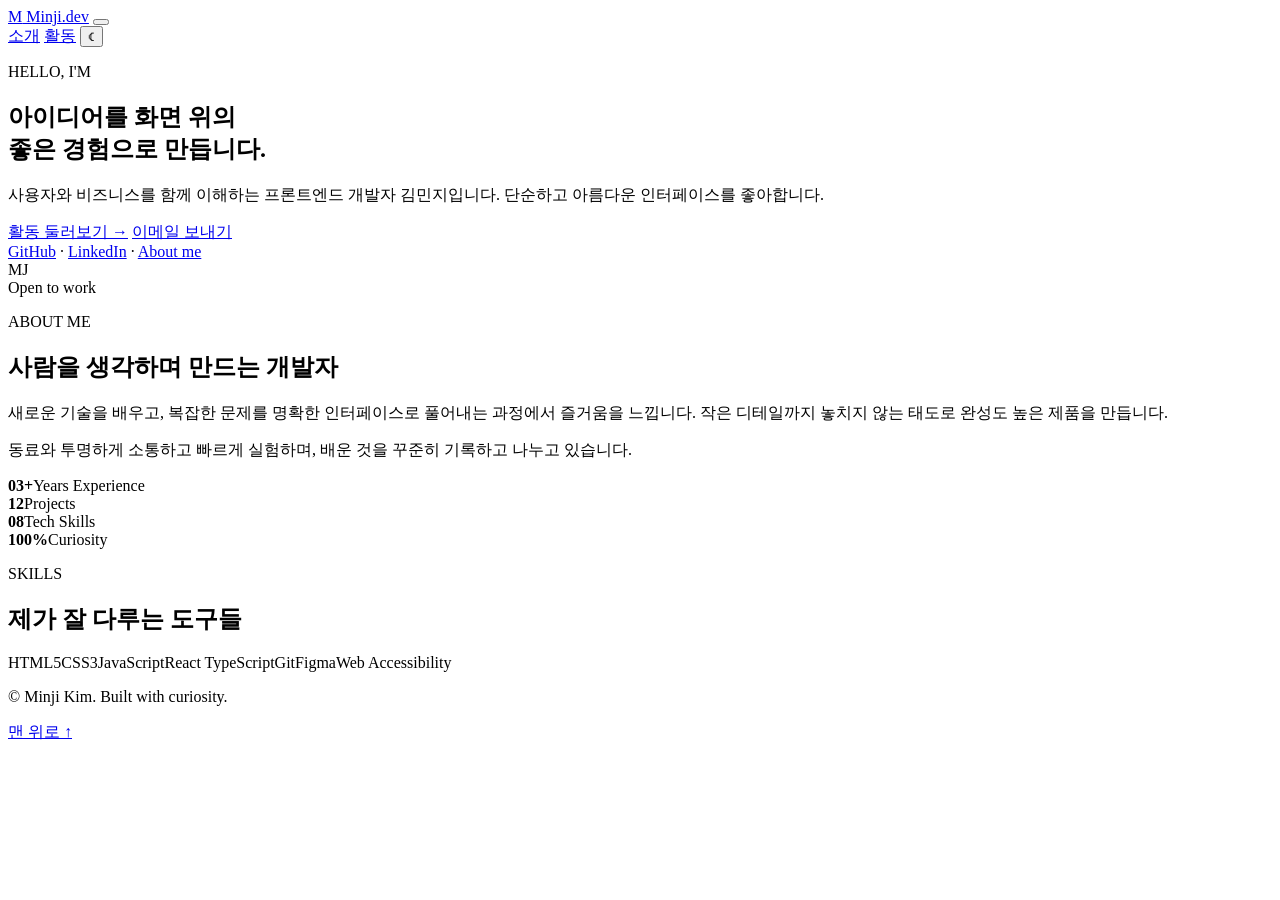
==== index.html @ 8a36228d "Create portfolio website" ====
<!doctype html>
<html lang="ko">
<head>
  <meta charset="UTF-8">
  <meta name="viewport" content="width=device-width, initial-scale=1.0">
  <meta name="description" content="프론트엔드 개발자 김민지의 포트폴리오">
  <title>김민지 | Portfolio</title>
  <link rel="preconnect" href="https://fonts.googleapis.com">
  <link rel="preconnect" href="https://fonts.gstatic.com" crossorigin>
  <link href="https://fonts.googleapis.com/css2?family=Noto+Sans+KR:wght@400;500;600;700;800&display=swap" rel="stylesheet">
  <link rel="stylesheet" href="css/style.css">
  <script src="js/main.js" defer></script>
</head>
<body id="top">
  <header class="site-header">
    <nav class="nav container" aria-label="주요 메뉴">
      <a class="brand" href="index.html" aria-label="홈으로 이동"><span>M</span> Minji.dev</a>
      <button class="menu-toggle icon-button" type="button" aria-label="메뉴 열기" aria-expanded="false">
        <span></span><span></span><span></span>
      </button>
      <div class="nav-links">
        <a class="active" href="index.html">소개</a>
        <a href="activities.html">활동</a>
        <button class="theme-toggle icon-button" type="button" aria-label="다크 모드 켜기">☾</button>
      </div>
    </nav>
  </header>

  <main>
    <section class="hero container">
      <div class="hero-copy reveal">
        <p class="eyebrow">HELLO, I'M</p>
        <h1>아이디어를 화면 위의<br><span>좋은 경험</span>으로 만듭니다.</h1>
        <p class="hero-description">사용자와 비즈니스를 함께 이해하는 프론트엔드 개발자 김민지입니다. 단순하고 아름다운 인터페이스를 좋아합니다.</p>
        <div class="button-group">
          <a class="button button-primary" href="activities.html">활동 둘러보기 <span aria-hidden="true">→</span></a>
          <a class="button button-secondary" href="mailto:minji@example.com">이메일 보내기</a>
        </div>
        <div class="social-links" aria-label="소셜 링크">
          <a href="https://github.com/" target="_blank" rel="noreferrer">GitHub</a>
          <span>·</span>
          <a href="https://www.linkedin.com/" target="_blank" rel="noreferrer">LinkedIn</a>
          <span>·</span>
          <a href="#about">About me</a>
        </div>
      </div>
      <div class="hero-visual reveal" aria-hidden="true">
        <div class="shape shape-one"></div>
        <div class="shape shape-two"></div>
        <div class="profile-card">
          <div class="avatar">MJ</div>
          <div class="profile-status"><span></span> Open to work</div>
        </div>
      </div>
    </section>

    <section class="section container" id="about">
      <div class="section-heading reveal">
        <p class="eyebrow">ABOUT ME</p>
        <h2>사람을 생각하며 만드는 개발자</h2>
      </div>
      <div class="about-grid">
        <article class="material-card about-story reveal">
          <p>새로운 기술을 배우고, 복잡한 문제를 명확한 인터페이스로 풀어내는 과정에서 즐거움을 느낍니다. 작은 디테일까지 놓치지 않는 태도로 완성도 높은 제품을 만듭니다.</p>
          <p>동료와 투명하게 소통하고 빠르게 실험하며, 배운 것을 꾸준히 기록하고 나누고 있습니다.</p>
        </article>
        <div class="stats-grid reveal">
          <div class="material-card stat"><strong>03+</strong><span>Years Experience</span></div>
          <div class="material-card stat"><strong>12</strong><span>Projects</span></div>
          <div class="material-card stat"><strong>08</strong><span>Tech Skills</span></div>
          <div class="material-card stat"><strong>100%</strong><span>Curiosity</span></div>
        </div>
      </div>
    </section>

    <section class="section skills-section">
      <div class="container">
        <div class="section-heading reveal">
          <p class="eyebrow">SKILLS</p>
          <h2>제가 잘 다루는 도구들</h2>
        </div>
        <div class="chip-list reveal">
          <span>HTML5</span><span>CSS3</span><span>JavaScript</span><span>React</span>
          <span>TypeScript</span><span>Git</span><span>Figma</span><span>Web Accessibility</span>
        </div>
      </div>
    </section>
  </main>

  <footer>
    <div class="container footer-inner">
      <p>© <span id="year"></span> Minji Kim. Built with curiosity.</p>
      <a href="#top">맨 위로 ↑</a>
    </div>
  </footer>
</body>
</html>
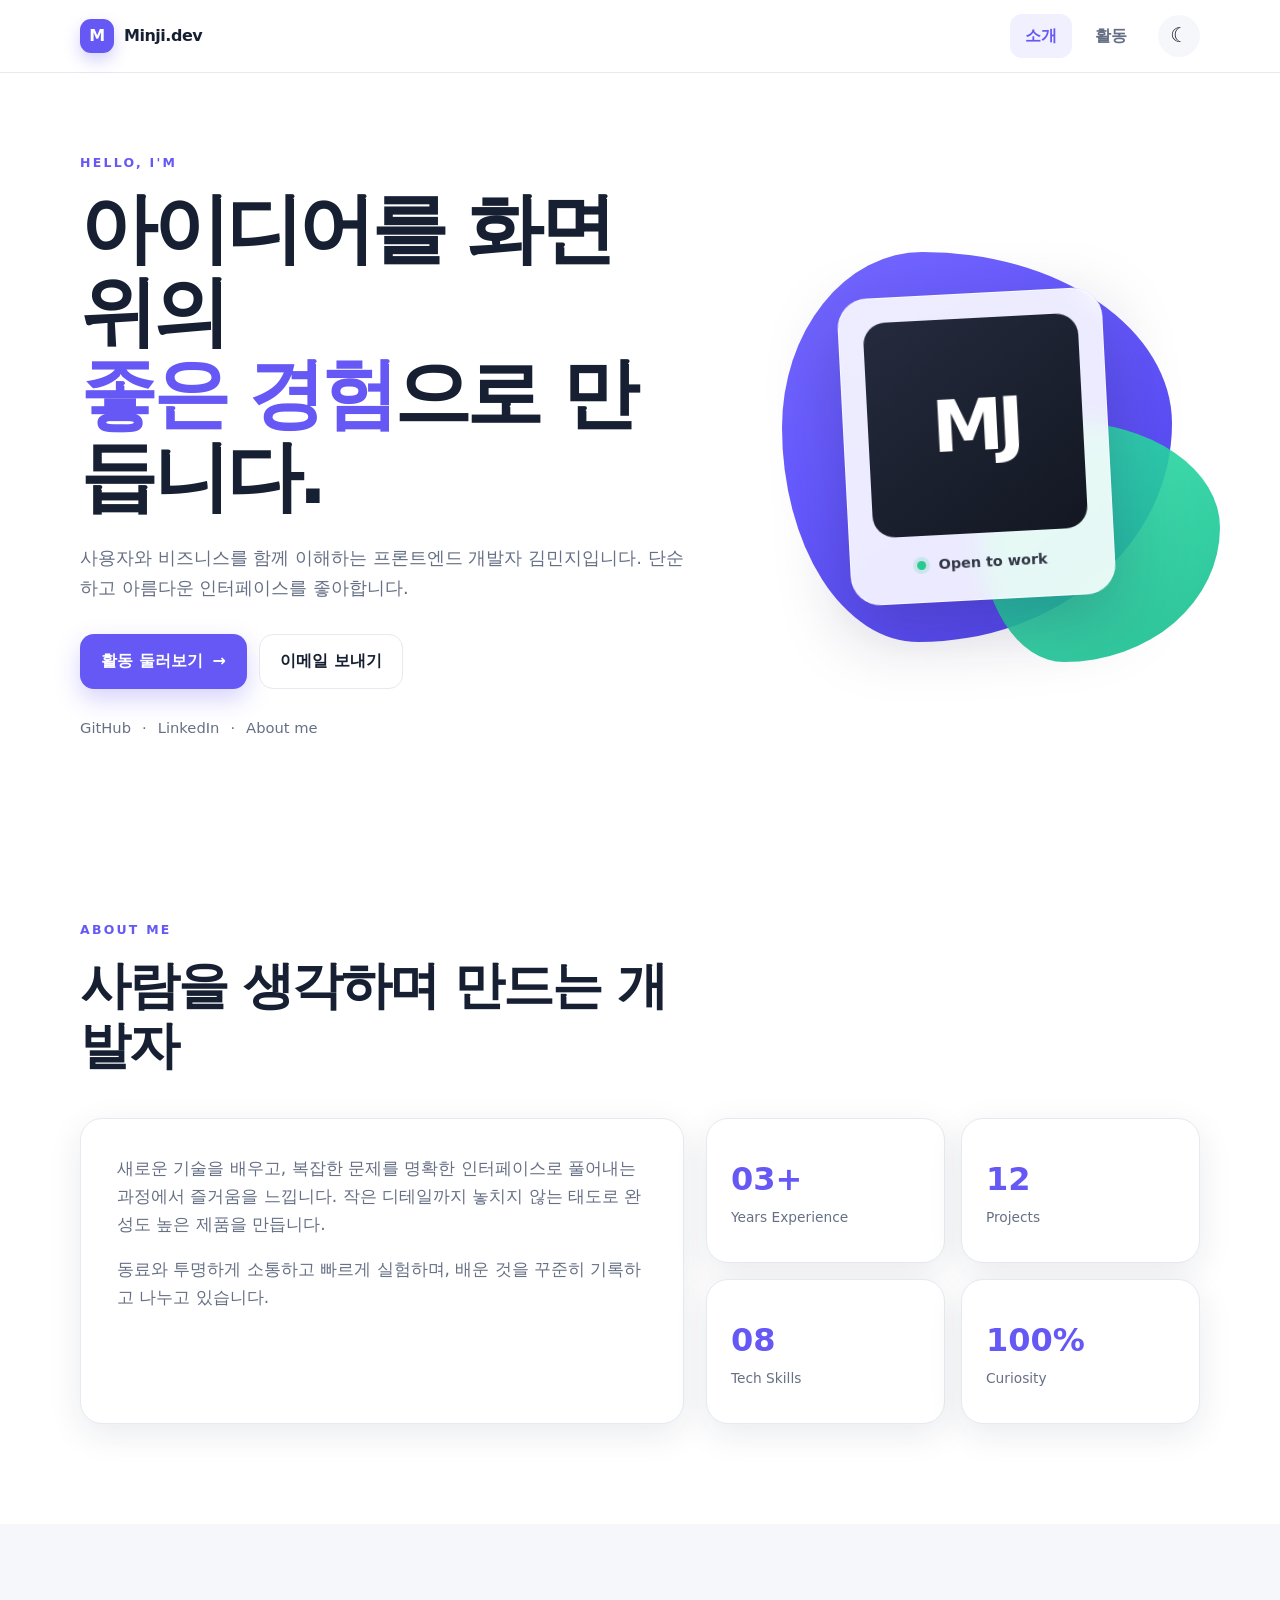
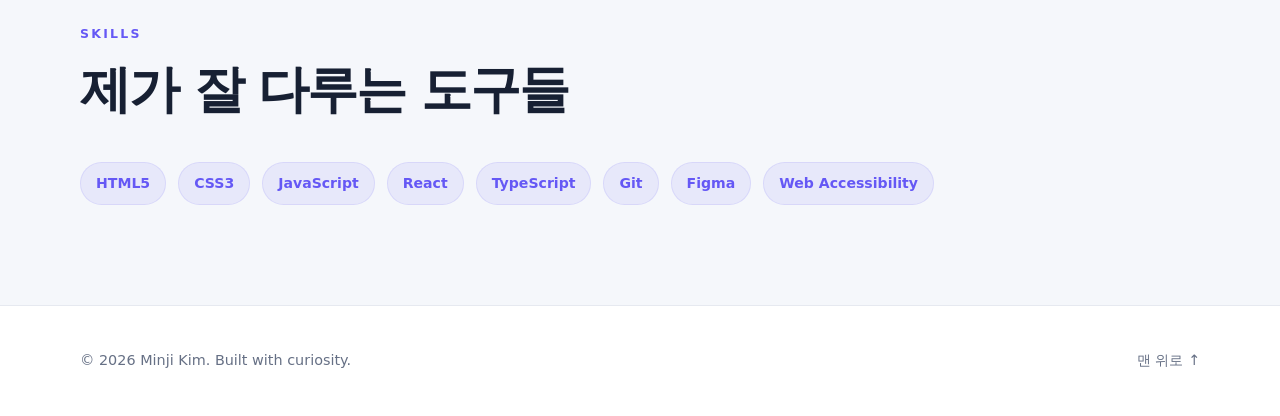
==== commit a51b59da: "Update index.html" ====
--- a/index.html
+++ b/index.html
@@ -3,8 +3,8 @@
 <head>
   <meta charset="UTF-8">
   <meta name="viewport" content="width=device-width, initial-scale=1.0">
-  <meta name="description" content="프론트엔드 개발자 김민지의 포트폴리오">
-  <title>김민지 | Portfolio</title>
+  <meta name="description" content="프론트엔드 개발자 정시온의 포트폴리오">
+  <title>정시온 | Portfolio</title>
   <link rel="preconnect" href="https://fonts.googleapis.com">
   <link rel="preconnect" href="https://fonts.gstatic.com" crossorigin>
   <link href="https://fonts.googleapis.com/css2?family=Noto+Sans+KR:wght@400;500;600;700;800&display=swap" rel="stylesheet">
--- a/css/style.css
+++ b/css/style.css
@@ -0,0 +1,131 @@
+:root {
+  --primary: #6558f5;
+  --primary-dark: #4b3fd4;
+  --accent: #33d6a6;
+  --text: #172033;
+  --muted: #667085;
+  --surface: #ffffff;
+  --surface-soft: #f5f7fb;
+  --border: #e6e9f0;
+  --shadow: 0 10px 35px rgba(25, 33, 61, .09);
+  --radius: 22px;
+  --header: rgba(255, 255, 255, .86);
+}
+
+[data-theme="dark"] { --text:#f4f5f8; --muted:#aab1c0; --surface:#171b27; --surface-soft:#0f121b; --border:#2b3040; --shadow:0 14px 40px rgba(0,0,0,.28); --header:rgba(15,18,27,.86); }
+* { box-sizing: border-box; }
+html { scroll-behavior: smooth; }
+body { margin:0; background:var(--surface); color:var(--text); font-family:"Noto Sans KR", system-ui, sans-serif; line-height:1.65; transition:background .25s,color .25s; }
+a { color:inherit; text-decoration:none; }
+button { font:inherit; }
+.container { width:min(1120px, calc(100% - 40px)); margin-inline:auto; }
+.site-header { position:sticky; top:0; z-index:50; background:var(--header); border-bottom:1px solid var(--border); backdrop-filter:blur(14px); }
+.nav { height:72px; display:flex; align-items:center; justify-content:space-between; }
+.brand { display:flex; align-items:center; gap:10px; font-weight:800; letter-spacing:-.03em; }
+.brand > span { display:grid; place-items:center; width:34px; height:34px; color:#fff; background:var(--primary); border-radius:11px; box-shadow:0 7px 16px rgba(101,88,245,.28); }
+.nav-links { display:flex; align-items:center; gap:8px; }
+.nav-links > a { padding:9px 15px; color:var(--muted); font-weight:600; border-radius:12px; }
+.nav-links > a:hover, .nav-links > a.active { color:var(--primary); background:rgba(101,88,245,.09); }
+.icon-button { border:0; color:var(--text); background:var(--surface-soft); cursor:pointer; }
+.theme-toggle { width:42px; height:42px; margin-left:8px; border-radius:50%; font-size:20px; }
+.menu-toggle { display:none; width:44px; height:44px; padding:11px; border-radius:12px; }
+.menu-toggle span { display:block; height:2px; margin:5px 0; background:currentColor; border-radius:2px; }
+.hero { min-height:690px; display:grid; grid-template-columns:1.15fr .85fr; align-items:center; gap:70px; padding-block:80px; }
+.eyebrow { margin:0 0 14px; color:var(--primary); font-size:.78rem; font-weight:800; letter-spacing:.18em; }
+h1,h2,p { margin-top:0; }
+.hero h1, .page-heading h1 { margin-bottom:24px; font-size:clamp(2.8rem,6vw,5rem); line-height:1.08; letter-spacing:-.055em; }
+.hero h1 span, .page-heading h1 span { color:var(--primary); }
+.hero-description { max-width:610px; color:var(--muted); font-size:1.12rem; }
+.button-group { display:flex; gap:12px; margin:32px 0 27px; }
+.button { display:inline-flex; align-items:center; justify-content:center; gap:10px; padding:13px 20px; border:1px solid transparent; border-radius:14px; font-weight:700; transition:transform .2s,box-shadow .2s; }
+.button:hover { transform:translateY(-2px); }
+.button-primary { color:#fff; background:var(--primary); box-shadow:0 10px 24px rgba(101,88,245,.27); }
+.button-primary:hover { background:var(--primary-dark); }
+.button-secondary { border-color:var(--border); background:var(--surface); }
+.social-links { display:flex; gap:11px; color:var(--muted); font-size:.92rem; }
+.social-links a:hover { color:var(--primary); }
+.hero-visual { position:relative; min-height:470px; display:grid; place-items:center; }
+.shape { position:absolute; border-radius:36% 64% 65% 35% / 45% 44% 56% 55%; filter:saturate(110%); }
+.shape-one { width:390px; height:390px; background:linear-gradient(145deg,#7569ff,#4e42da); animation:float 7s ease-in-out infinite; }
+.shape-two { width:240px; height:240px; right:-20px; bottom:20px; background:linear-gradient(145deg,#40e1b1,#20b88d); opacity:.9; animation:float 7s 1s ease-in-out infinite reverse; }
+.profile-card { position:relative; z-index:2; width:265px; padding:24px; background:rgba(255,255,255,.88); border:1px solid rgba(255,255,255,.65); border-radius:30px; box-shadow:0 25px 70px rgba(26,24,77,.25); backdrop-filter:blur(12px); transform:rotate(-3deg); }
+.avatar { display:grid; place-items:center; aspect-ratio:1; color:#fff; background:linear-gradient(145deg,#252b3e,#131722); border-radius:22px; font-size:4.5rem; font-weight:800; letter-spacing:-.08em; }
+.profile-status { margin-top:18px; color:#313747; font-size:.9rem; font-weight:700; text-align:center; }
+.profile-status span { display:inline-block; width:9px; height:9px; margin-right:7px; background:#28c991; border-radius:50%; box-shadow:0 0 0 4px rgba(40,201,145,.16); }
+.section { padding-block:100px; }
+.section-heading { max-width:620px; margin-bottom:38px; }
+.section-heading h2 { font-size:clamp(2rem,4vw,3.2rem); line-height:1.18; letter-spacing:-.04em; }
+.about-grid { display:grid; grid-template-columns:1.1fr .9fr; gap:22px; }
+.material-card { background:var(--surface); border:1px solid var(--border); border-radius:var(--radius); box-shadow:var(--shadow); }
+.about-story { padding:36px; color:var(--muted); font-size:1.06rem; }
+.about-story p:last-child { margin-bottom:0; }
+.stats-grid { display:grid; grid-template-columns:1fr 1fr; gap:16px; }
+.stat { display:flex; flex-direction:column; justify-content:center; min-height:145px; padding:24px; }
+.stat strong { color:var(--primary); font-size:2rem; }
+.stat span { color:var(--muted); font-size:.86rem; }
+.skills-section { background:var(--surface-soft); }
+.chip-list { display:flex; flex-wrap:wrap; gap:12px; }
+.chip-list span, .card-tags span { padding:9px 15px; color:var(--primary); background:rgba(101,88,245,.09); border:1px solid rgba(101,88,245,.12); border-radius:999px; font-size:.88rem; font-weight:700; }
+footer { border-top:1px solid var(--border); }
+.footer-inner { min-height:110px; display:flex; align-items:center; justify-content:space-between; color:var(--muted); font-size:.9rem; }
+.footer-inner p { margin:0; }
+.footer-inner a:hover { color:var(--primary); }
+
+.activities-main { padding-block:80px 110px; }
+.page-heading { max-width:830px; margin-bottom:50px; }
+.page-heading > p:last-child { max-width:650px; color:var(--muted); font-size:1.08rem; }
+.filter-bar { display:flex; flex-wrap:wrap; gap:10px; margin-bottom:28px; }
+.filter-button { padding:10px 18px; border:1px solid var(--border); border-radius:999px; color:var(--muted); background:var(--surface); font-weight:700; cursor:pointer; }
+.filter-button:hover,.filter-button.active { color:#fff; border-color:var(--primary); background:var(--primary); }
+.activity-grid { display:grid; grid-template-columns:repeat(3,1fr); gap:22px; }
+.activity-card { overflow:hidden; transition:transform .22s,box-shadow .22s,opacity .25s; }
+.activity-card:hover { transform:translateY(-6px); box-shadow:0 18px 48px rgba(25,33,61,.14); }
+.activity-card.hidden { display:none; }
+.card-top { height:160px; display:flex; align-items:flex-start; justify-content:space-between; padding:24px; color:#fff; }
+.card-top span { font-size:.72rem; font-weight:800; letter-spacing:.14em; }
+.card-top b { font-size:3.2rem; line-height:1; opacity:.32; }
+.gradient-blue { background:linear-gradient(145deg,#5687f7,#5c55e8); }.gradient-purple{background:linear-gradient(145deg,#9e63e9,#654dd9)}.gradient-orange{background:linear-gradient(145deg,#ff9b63,#ee675a)}.gradient-green{background:linear-gradient(145deg,#47d1a3,#229c92)}.gradient-pink{background:linear-gradient(145deg,#f26ea0,#c654c5)}.gradient-navy{background:linear-gradient(145deg,#4d6289,#283551)}
+.card-content { padding:26px; }
+.card-meta { margin-bottom:8px; color:var(--muted); font-size:.8rem; font-weight:600; }
+.card-content h2 { margin-bottom:10px; font-size:1.35rem; letter-spacing:-.025em; }
+.card-content > p:not(.card-meta) { min-height:78px; color:var(--muted); font-size:.93rem; }
+.card-tags { display:flex; flex-wrap:wrap; gap:7px; margin:18px 0 23px; }
+.card-tags span { padding:5px 9px; font-size:.72rem; }
+.card-content > a { color:var(--primary); font-size:.9rem; font-weight:800; }
+.reveal { opacity:0; transform:translateY(18px); transition:opacity .6s ease,transform .6s ease; }
+.reveal.visible { opacity:1; transform:none; }
+@keyframes float { 0%,100%{transform:translateY(0) rotate(0)} 50%{transform:translateY(-16px) rotate(4deg)} }
+
+@media (max-width:900px) {
+  .hero { grid-template-columns:1fr; gap:20px; text-align:center; padding-top:70px; }
+  .hero-copy { display:flex; flex-direction:column; align-items:center; }
+  .hero-visual { min-height:430px; }
+  .about-grid { grid-template-columns:1fr; }
+  .activity-grid { grid-template-columns:repeat(2,1fr); }
+}
+@media (max-width:620px) {
+  .container { width:min(100% - 28px,1120px); }
+  .menu-toggle { display:block; }
+  .nav-links { position:absolute; top:72px; left:14px; right:14px; display:none; flex-direction:column; align-items:stretch; padding:12px; background:var(--surface); border:1px solid var(--border); border-radius:16px; box-shadow:var(--shadow); }
+  .nav-links.open { display:flex; }
+  .nav-links > a { text-align:center; }
+  .theme-toggle { align-self:center; margin:4px 0; }
+  .hero { min-height:auto; padding-block:55px; }
+  .hero h1,.page-heading h1 { font-size:2.55rem; }
+  .hero-description { font-size:1rem; }
+  .button-group { width:100%; flex-direction:column; }
+  .button { width:100%; }
+  .hero-visual { min-height:330px; }
+  .shape-one { width:280px; height:280px; }
+  .shape-two { width:170px; height:170px; right:0; }
+  .profile-card { width:200px; padding:18px; }
+  .avatar { font-size:3.4rem; }
+  .section { padding-block:72px; }
+  .about-story { padding:26px; }
+  .stats-grid { grid-template-columns:1fr 1fr; }
+  .stat { min-height:125px; padding:18px; }
+  .activity-grid { grid-template-columns:1fr; }
+  .activities-main { padding-block:55px 80px; }
+  .footer-inner { flex-direction:column; justify-content:center; gap:5px; }
+}
+@media (prefers-reduced-motion:reduce) { *,*::before,*::after { scroll-behavior:auto!important; animation:none!important; transition:none!important; } .reveal{opacity:1;transform:none;} }
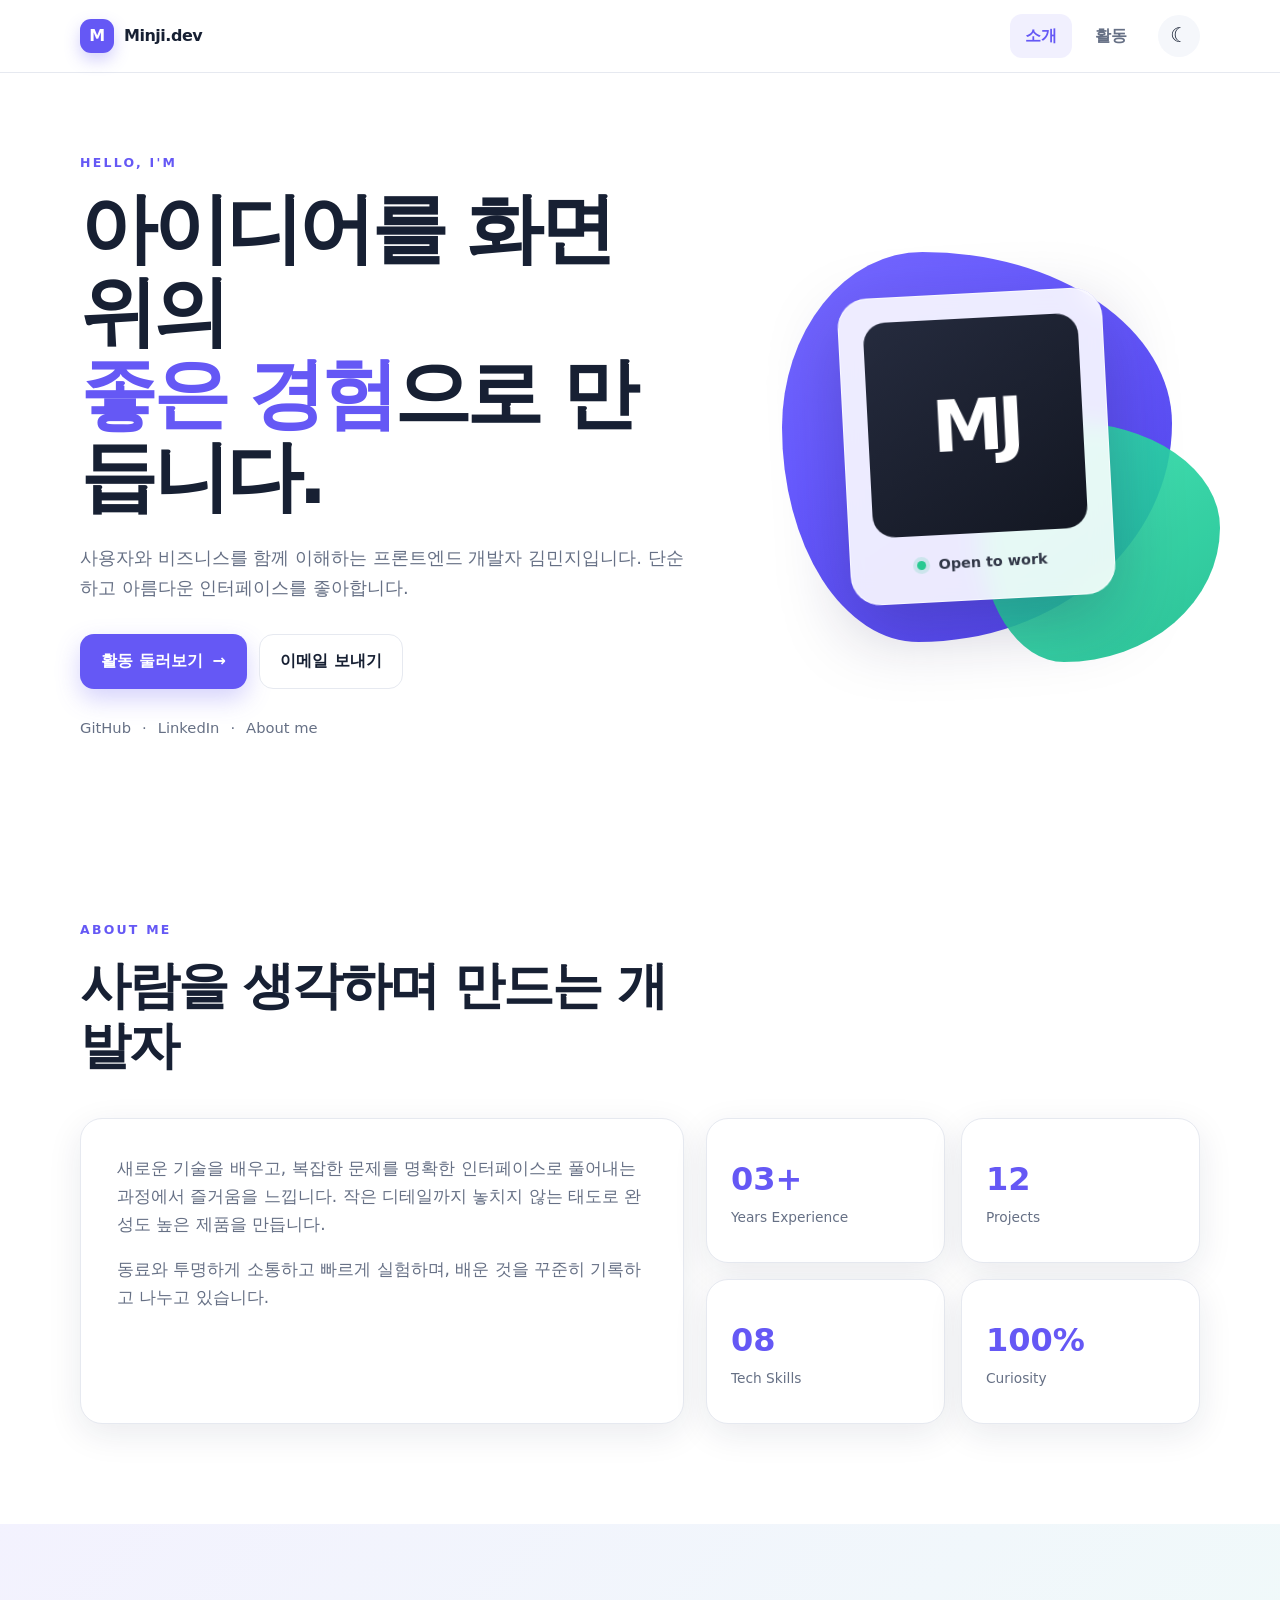
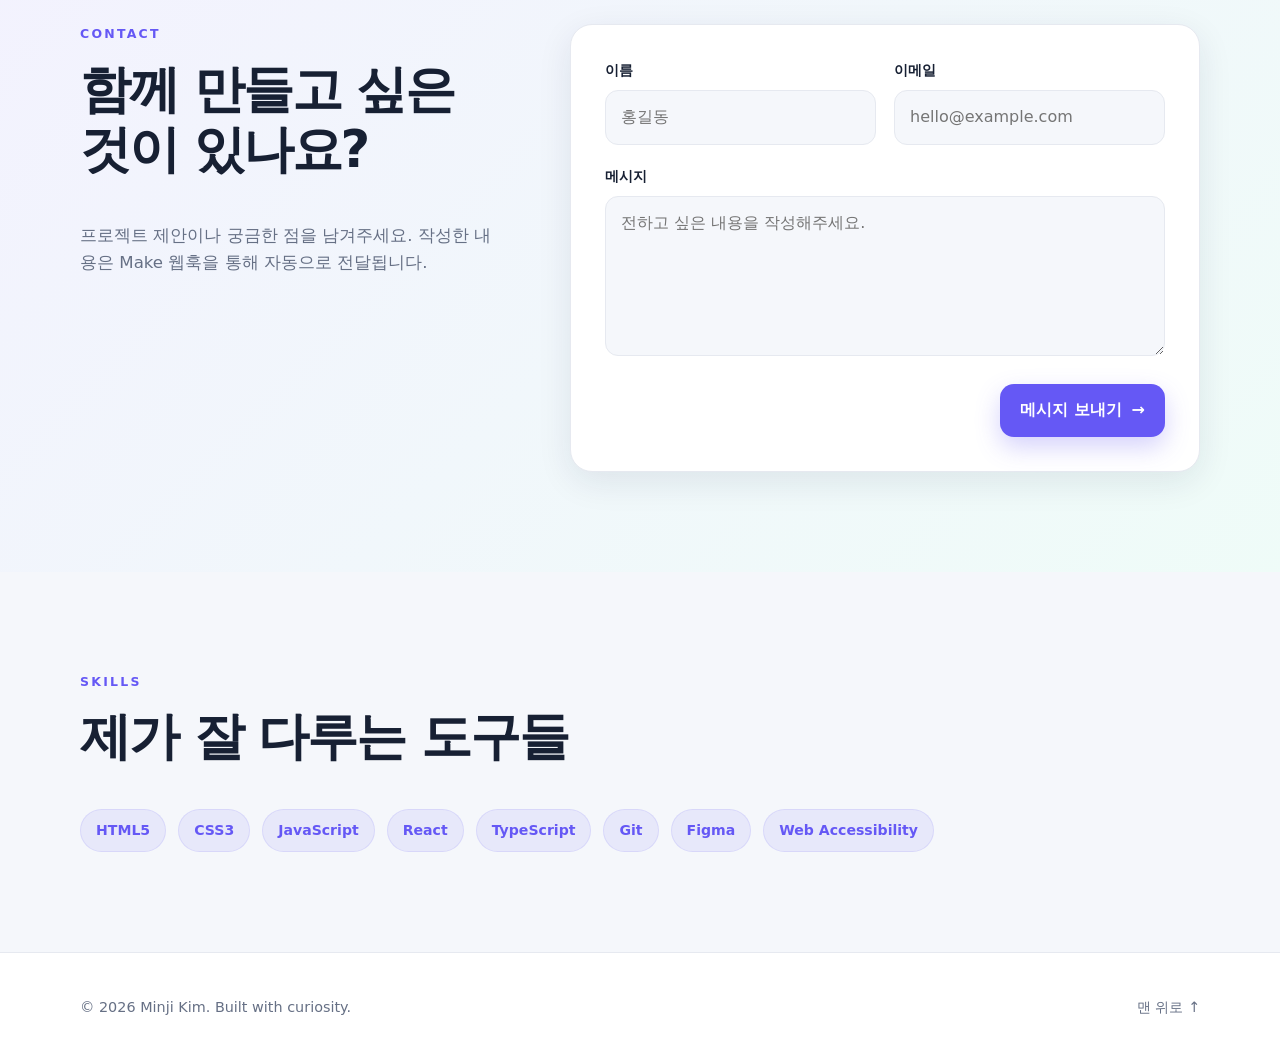
==== commit 103e63bf: "Connect contact form to Make webhook" ====
--- a/index.html
+++ b/index.html
@@ -73,6 +73,40 @@
       </div>
     </section>
 
+    <section class="section contact-section" id="contact">
+      <div class="contact-layout container">
+        <div class="section-heading reveal">
+          <p class="eyebrow">CONTACT</p>
+          <h2>함께 만들고 싶은 것이 있나요?</h2>
+          <p class="contact-description">프로젝트 제안이나 궁금한 점을 남겨주세요. 작성한 내용은 Make 웹훅을 통해 자동으로 전달됩니다.</p>
+        </div>
+        <form class="contact-form material-card reveal" id="contact-form">
+          <div class="form-row">
+            <label>
+              <span>이름</span>
+              <input type="text" name="name" placeholder="홍길동" autocomplete="name" required>
+            </label>
+            <label>
+              <span>이메일</span>
+              <input type="email" name="email" placeholder="hello@example.com" autocomplete="email" required>
+            </label>
+          </div>
+          <label>
+            <span>메시지</span>
+            <textarea name="message" rows="5" placeholder="전하고 싶은 내용을 작성해주세요." required></textarea>
+          </label>
+          <label class="honeypot" aria-hidden="true">
+            <span>Website</span>
+            <input type="text" name="website" tabindex="-1" autocomplete="off">
+          </label>
+          <div class="form-footer">
+            <p class="form-status" id="form-status" role="status" aria-live="polite"></p>
+            <button class="button button-primary submit-button" type="submit">메시지 보내기 <span aria-hidden="true">→</span></button>
+          </div>
+        </form>
+      </div>
+    </section>
+
     <section class="section skills-section">
       <div class="container">
         <div class="section-heading reveal">
--- a/css/style.css
+++ b/css/style.css
@@ -66,6 +66,23 @@
 .skills-section { background:var(--surface-soft); }
 .chip-list { display:flex; flex-wrap:wrap; gap:12px; }
 .chip-list span, .card-tags span { padding:9px 15px; color:var(--primary); background:rgba(101,88,245,.09); border:1px solid rgba(101,88,245,.12); border-radius:999px; font-size:.88rem; font-weight:700; }
+.contact-section { background:linear-gradient(135deg,rgba(101,88,245,.08),rgba(51,214,166,.08)); }
+.contact-layout { display:grid; grid-template-columns:.8fr 1.2fr; gap:70px; align-items:start; }
+.contact-description { color:var(--muted); font-size:1.04rem; }
+.contact-form { padding:34px; }
+.form-row { display:grid; grid-template-columns:1fr 1fr; gap:18px; }
+.contact-form label { display:block; margin-bottom:20px; }
+.contact-form label > span { display:block; margin-bottom:8px; font-size:.88rem; font-weight:700; }
+.contact-form input,.contact-form textarea { width:100%; padding:13px 15px; border:1px solid var(--border); border-radius:13px; color:var(--text); background:var(--surface-soft); font:inherit; outline:none; transition:border-color .2s,box-shadow .2s; }
+.contact-form textarea { resize:vertical; min-height:135px; }
+.contact-form input:focus,.contact-form textarea:focus { border-color:var(--primary); box-shadow:0 0 0 4px rgba(101,88,245,.12); }
+.honeypot { position:absolute!important; width:1px!important; height:1px!important; overflow:hidden!important; clip:rect(0,0,0,0)!important; }
+.form-footer { display:flex; align-items:center; justify-content:space-between; gap:18px; }
+.form-status { margin:0; color:var(--muted); font-size:.88rem; }
+.form-status.success { color:#168866; }
+.form-status.error { color:#d64545; }
+.submit-button { flex:0 0 auto; border:0; cursor:pointer; }
+.submit-button:disabled { opacity:.65; cursor:wait; transform:none; }
 footer { border-top:1px solid var(--border); }
 .footer-inner { min-height:110px; display:flex; align-items:center; justify-content:space-between; color:var(--muted); font-size:.9rem; }
 .footer-inner p { margin:0; }
@@ -102,6 +119,7 @@
   .hero-visual { min-height:430px; }
   .about-grid { grid-template-columns:1fr; }
   .activity-grid { grid-template-columns:repeat(2,1fr); }
+  .contact-layout { grid-template-columns:1fr; gap:10px; }
 }
 @media (max-width:620px) {
   .container { width:min(100% - 28px,1120px); }
@@ -125,6 +143,10 @@
   .stats-grid { grid-template-columns:1fr 1fr; }
   .stat { min-height:125px; padding:18px; }
   .activity-grid { grid-template-columns:1fr; }
+  .form-row { grid-template-columns:1fr; gap:0; }
+  .contact-form { padding:24px; }
+  .form-footer { align-items:stretch; flex-direction:column; }
+  .submit-button { width:100%; }
   .activities-main { padding-block:55px 80px; }
   .footer-inner { flex-direction:column; justify-content:center; gap:5px; }
 }
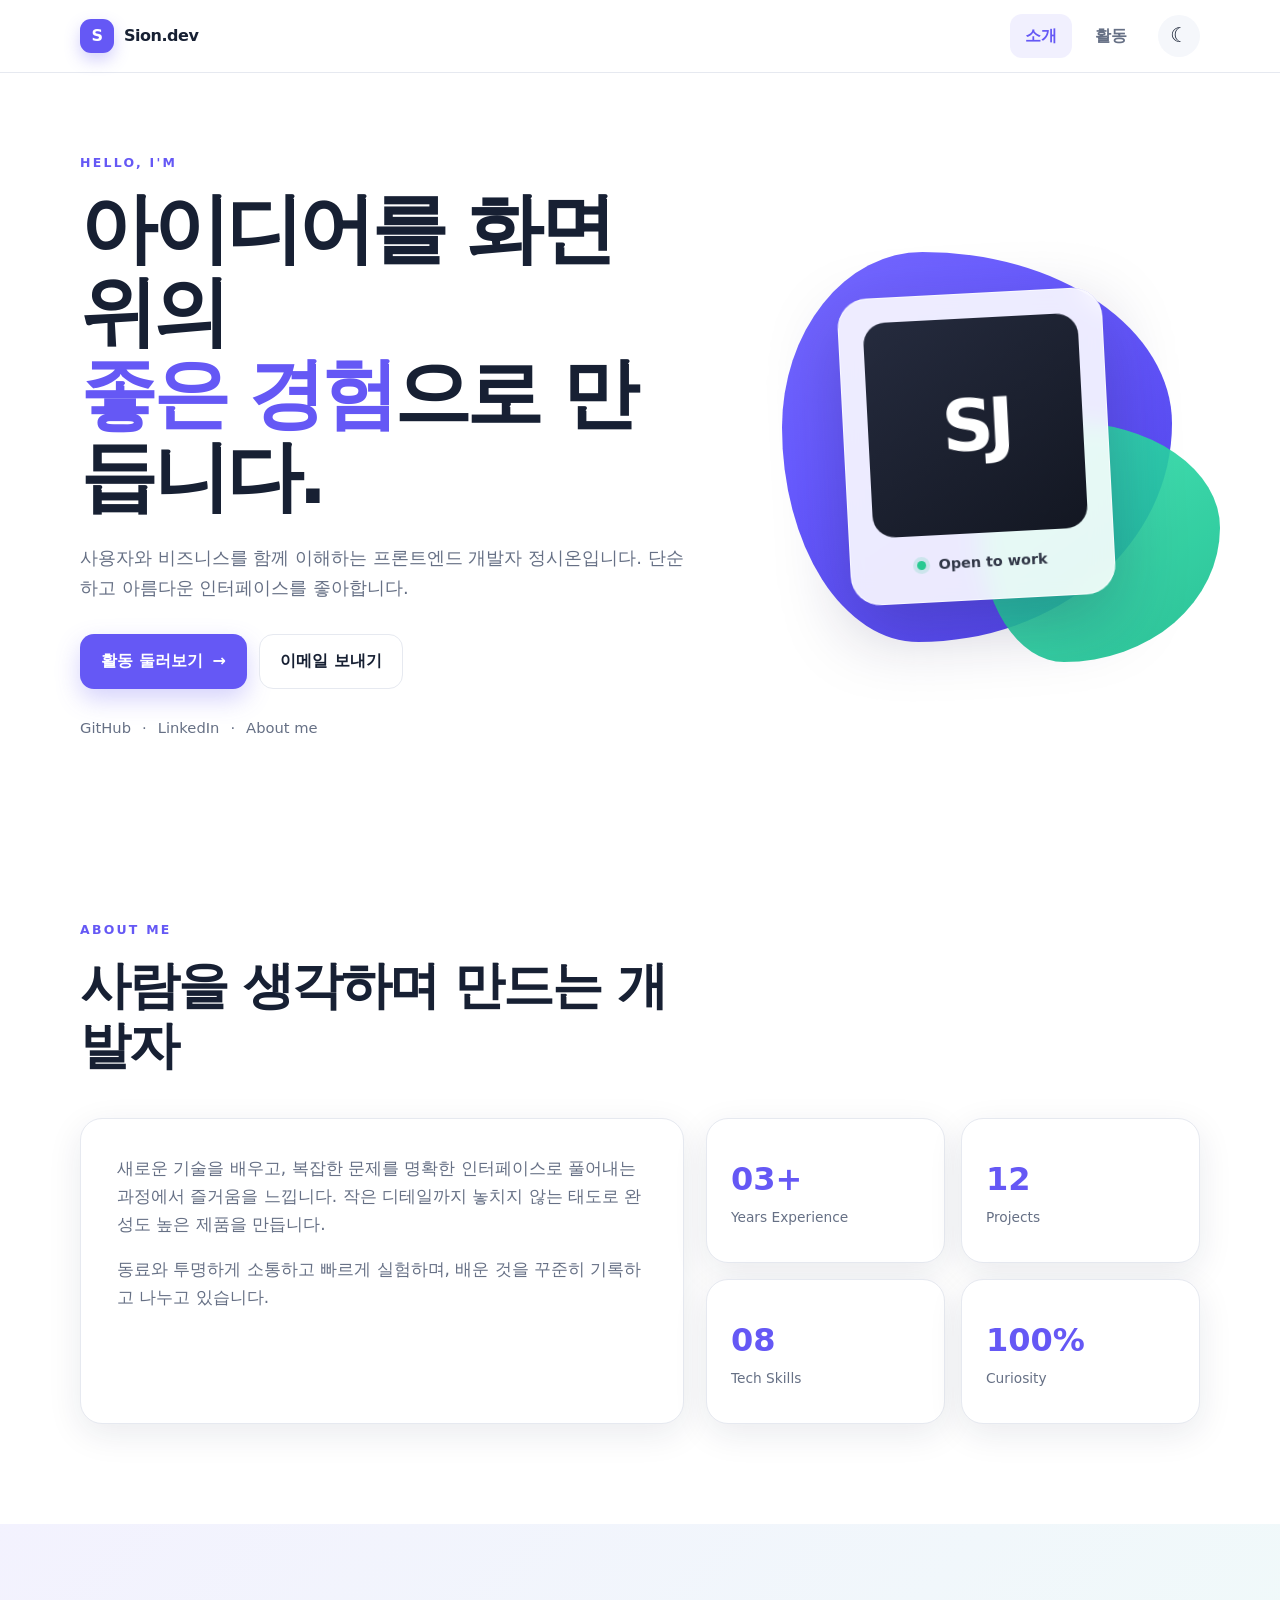
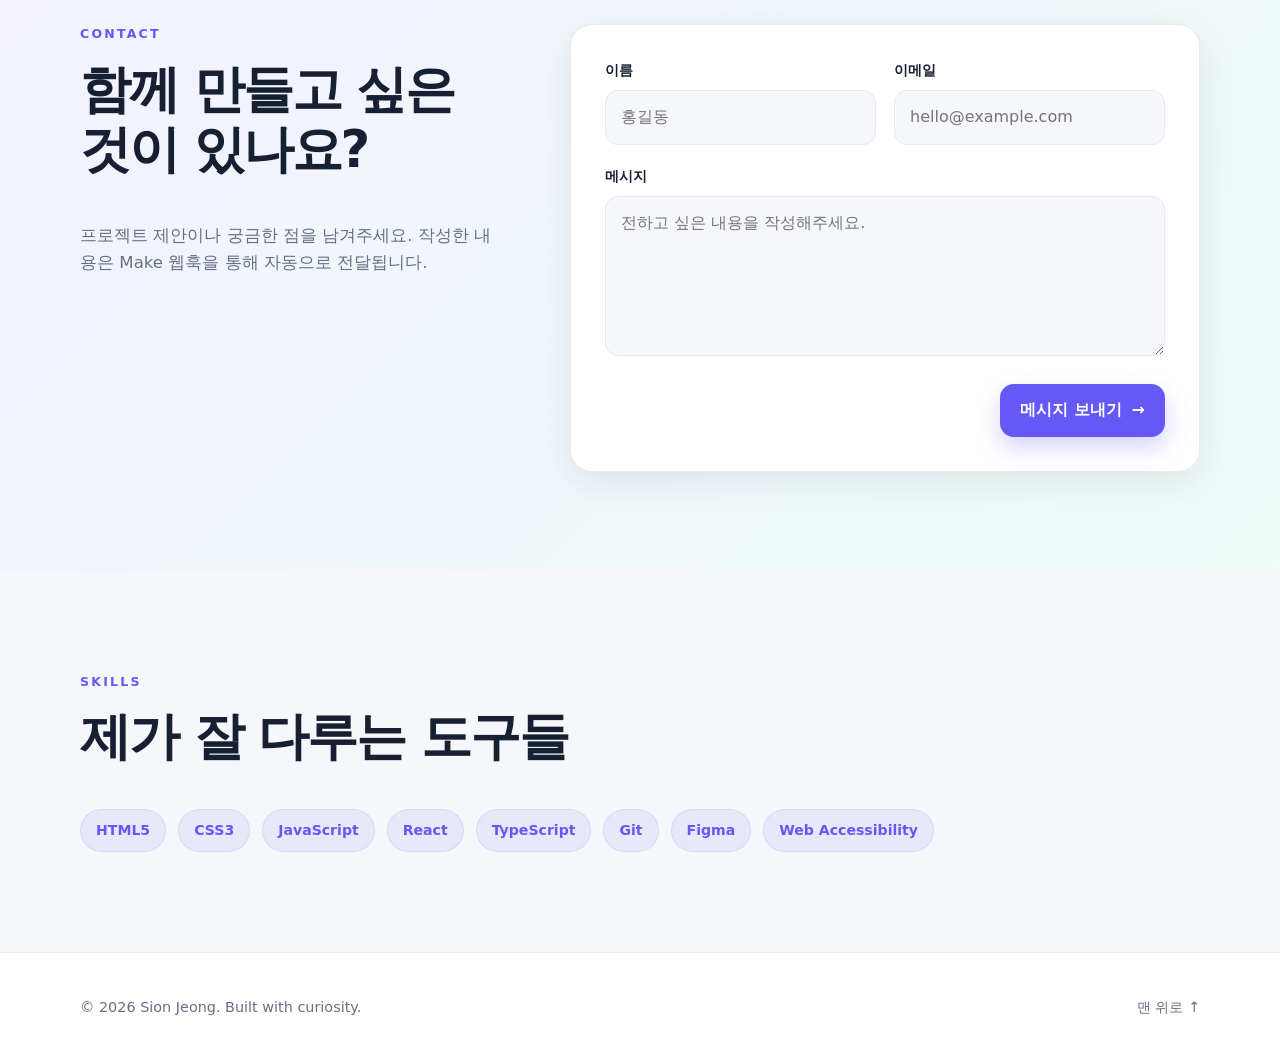
==== commit 3cd27317: "Update portfolio owner name to Sion Jeong" ====
--- a/index.html
+++ b/index.html
@@ -14,7 +14,7 @@
 <body id="top">
   <header class="site-header">
     <nav class="nav container" aria-label="주요 메뉴">
-      <a class="brand" href="index.html" aria-label="홈으로 이동"><span>M</span> Minji.dev</a>
+      <a class="brand" href="index.html" aria-label="홈으로 이동"><span>S</span> Sion.dev</a>
       <button class="menu-toggle icon-button" type="button" aria-label="메뉴 열기" aria-expanded="false">
         <span></span><span></span><span></span>
       </button>
@@ -31,7 +31,7 @@
       <div class="hero-copy reveal">
         <p class="eyebrow">HELLO, I'M</p>
         <h1>아이디어를 화면 위의<br><span>좋은 경험</span>으로 만듭니다.</h1>
-        <p class="hero-description">사용자와 비즈니스를 함께 이해하는 프론트엔드 개발자 김민지입니다. 단순하고 아름다운 인터페이스를 좋아합니다.</p>
+        <p class="hero-description">사용자와 비즈니스를 함께 이해하는 프론트엔드 개발자 정시온입니다. 단순하고 아름다운 인터페이스를 좋아합니다.</p>
         <div class="button-group">
           <a class="button button-primary" href="activities.html">활동 둘러보기 <span aria-hidden="true">→</span></a>
           <a class="button button-secondary" href="mailto:minji@example.com">이메일 보내기</a>
@@ -48,7 +48,7 @@
         <div class="shape shape-one"></div>
         <div class="shape shape-two"></div>
         <div class="profile-card">
-          <div class="avatar">MJ</div>
+          <div class="avatar">SJ</div>
           <div class="profile-status"><span></span> Open to work</div>
         </div>
       </div>
@@ -123,7 +123,7 @@
 
   <footer>
     <div class="container footer-inner">
-      <p>© <span id="year"></span> Minji Kim. Built with curiosity.</p>
+      <p>© <span id="year"></span> Sion Jeong. Built with curiosity.</p>
       <a href="#top">맨 위로 ↑</a>
     </div>
   </footer>
